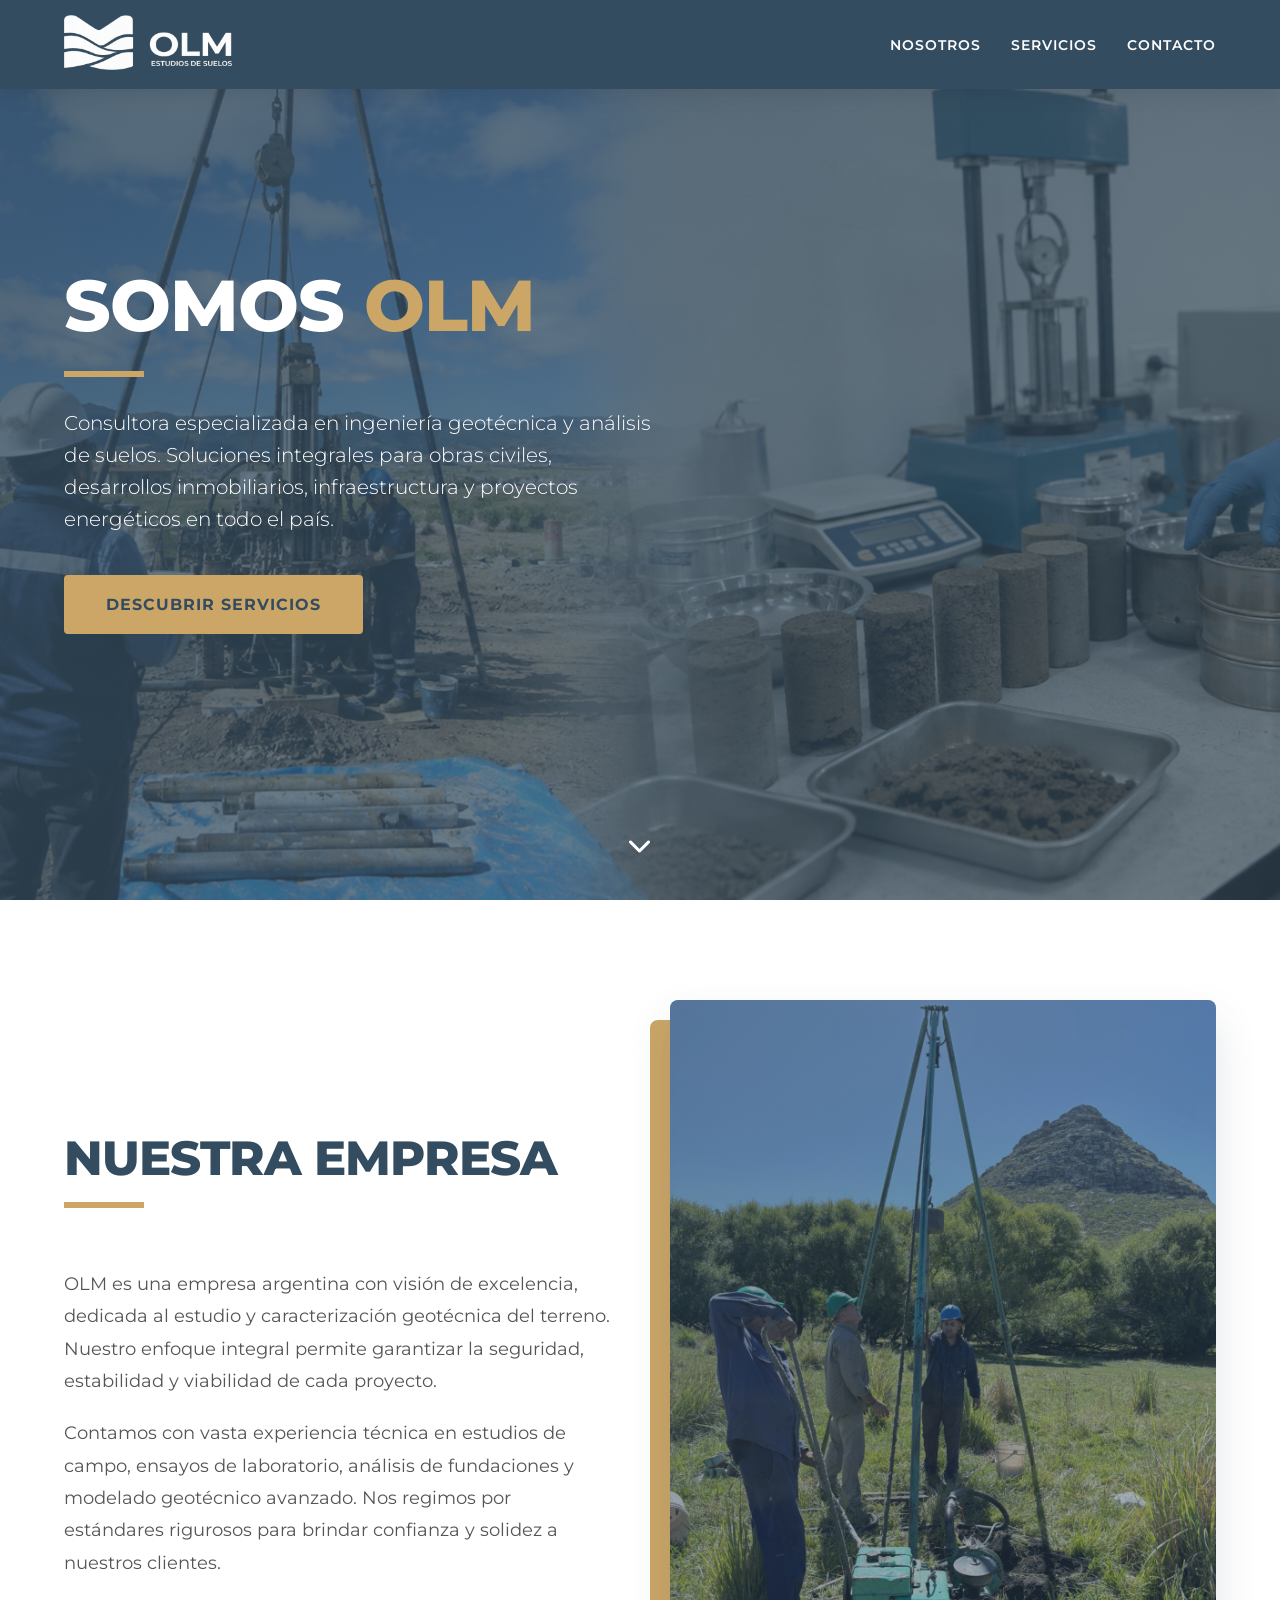
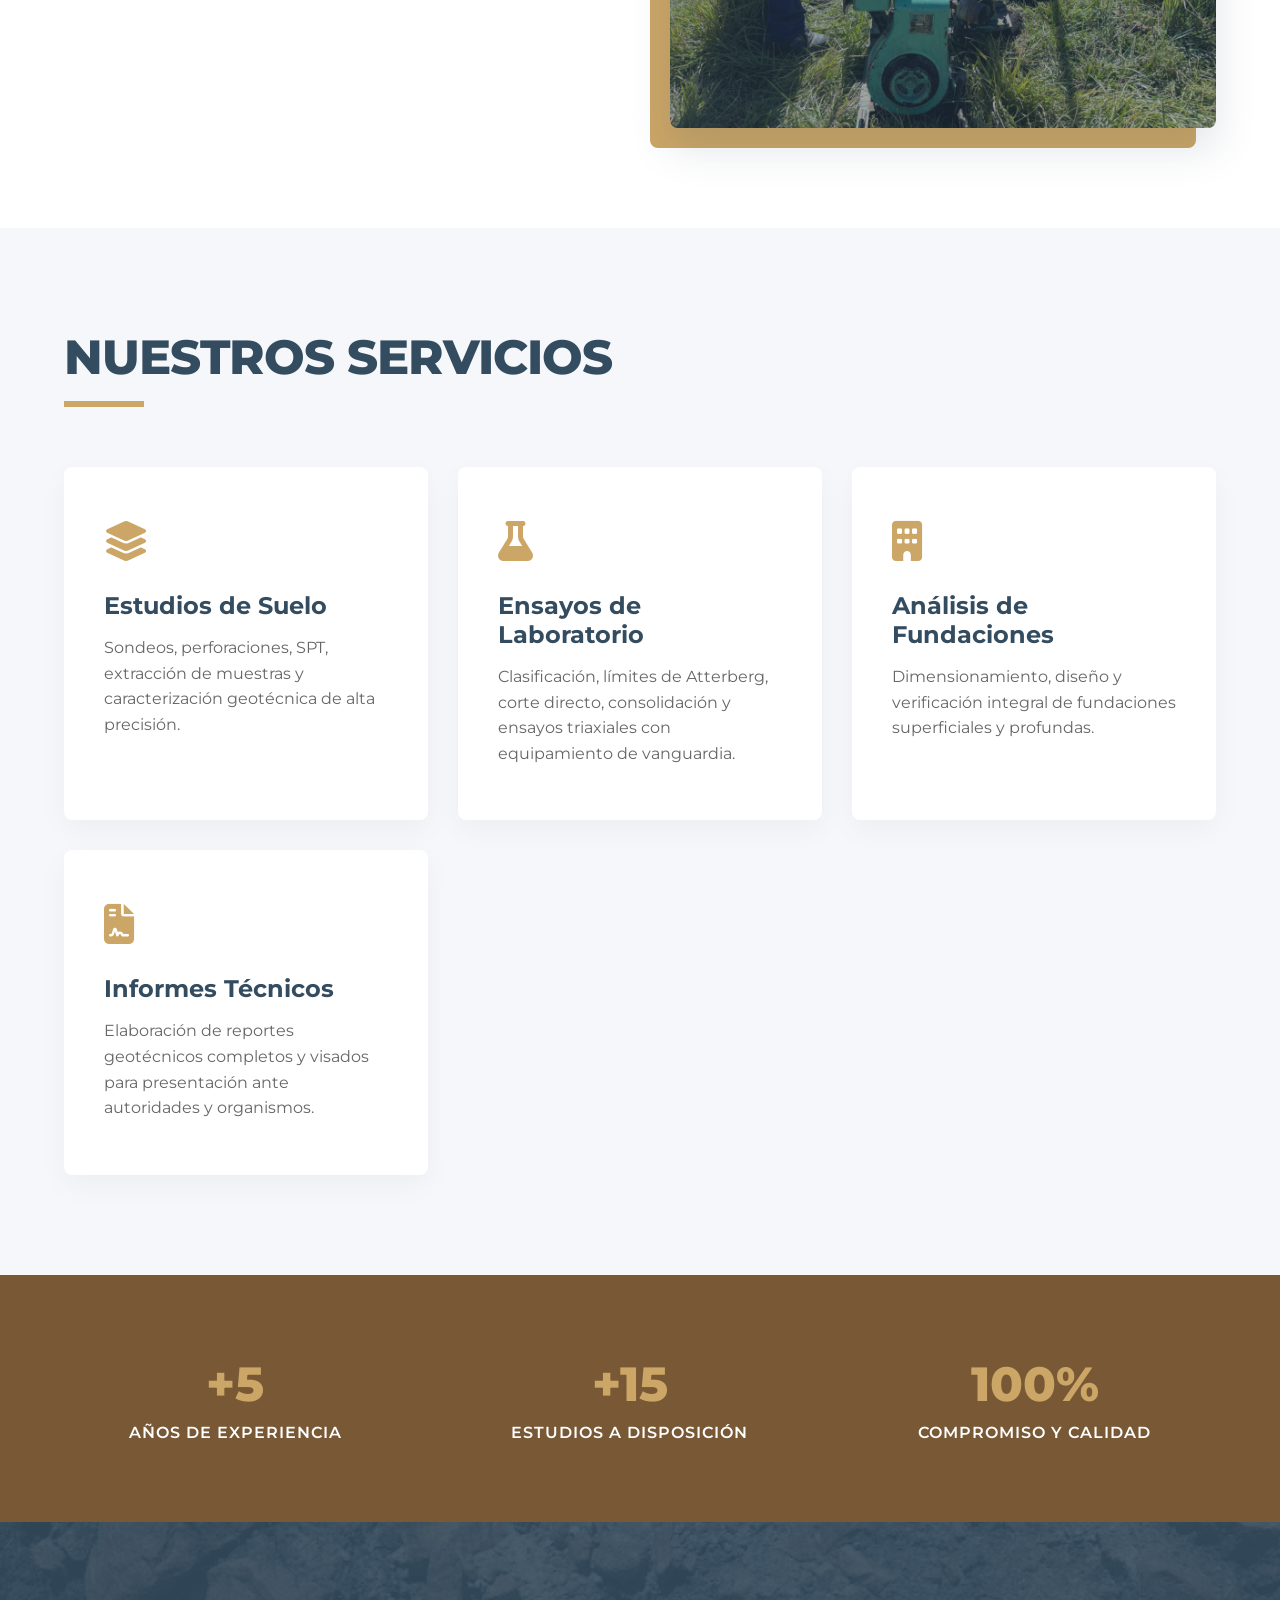
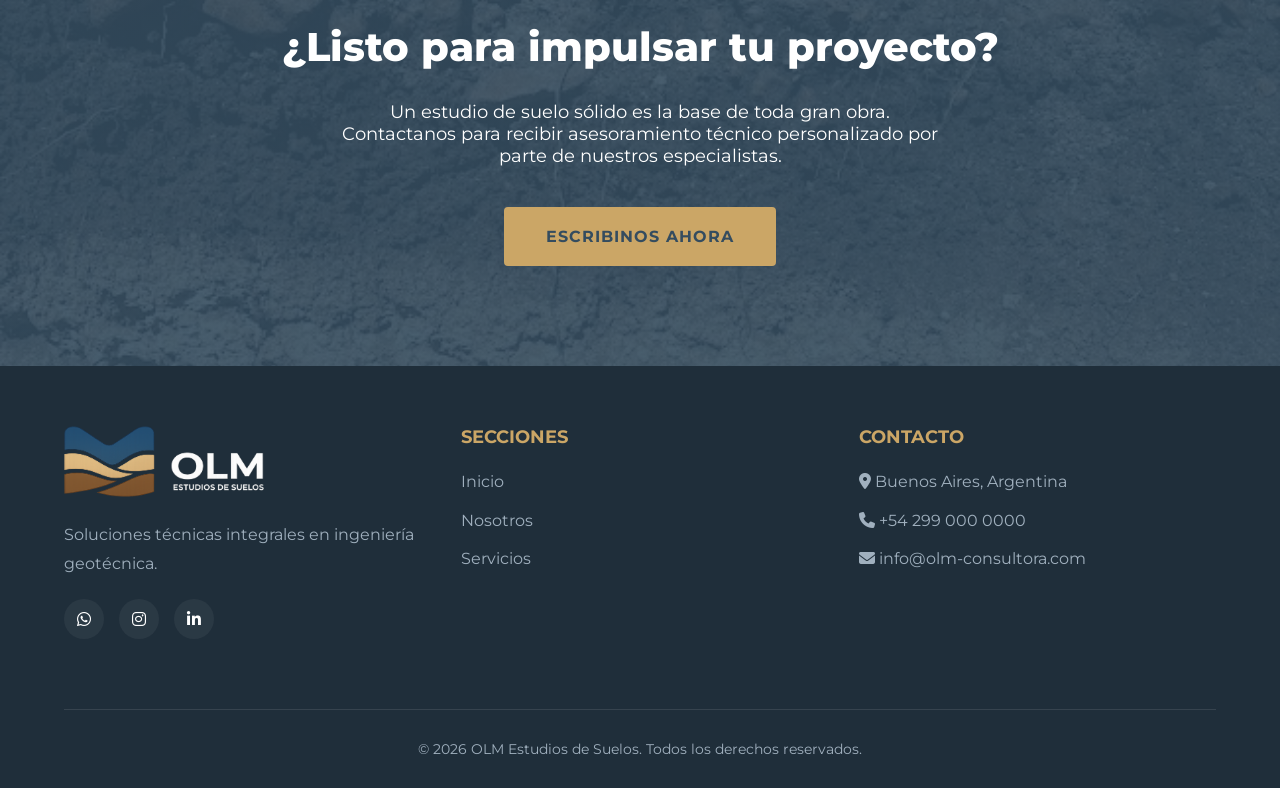
==== index.html @ 590f1103 "cambio de nombre" ====
<!DOCTYPE html>
<html lang="es">
<head>
    <meta charset="UTF-8">
    <title>OLM - Estudios de Suelos</title>
    <link rel="icon" type="image/png" href="assets/ico_isologo.png">
    <meta name="viewport" content="width=device-width, initial-scale=1.0">

    <link href="https://fonts.googleapis.com/css2?family=Montserrat:wght@300;400;600;700;800&display=swap" rel="stylesheet">
    <link rel="stylesheet" href="https://cdnjs.cloudflare.com/ajax/libs/font-awesome/6.4.0/css/all.min.css">

    <style>
        :root {
            --azul-profundo: #344C5F;
            --arena: #CBA666;
            --tierra: #795935;
            --blanco: #FFFFFF;
            --gris-claro: #F5F7FA;
            --transicion: all 0.4s cubic-bezier(0.25, 0.8, 0.25, 1);
        }

        * {
            margin: 0;
            padding: 0;
            box-sizing: border-box;
            font-family: 'Montserrat', sans-serif;
            scroll-behavior: smooth;
        }

        body {
            background-color: var(--blanco);
            color: var(--azul-profundo);
            overflow-x: hidden;
        }

        /* Utilidades de animación */
        .reveal {
            opacity: 0;
            transform: translateY(40px);
            transition: var(--transicion);
        }

        .reveal.active {
            opacity: 1;
            transform: translateY(0);
        }

        /* HEADER */
        header {
            position: fixed;
            width: 100%;
            top: 0;
            left: 0;
            background: var(--azul-profundo);
            padding: 15px 5%;
            display: flex;
            justify-content: space-between;
            align-items: center;
            z-index: 1000;
            box-shadow: 0 4px 20px rgba(0,0,0,0.1);
            transition: var(--transicion);
        }

        header.scrolled {
            padding: 10px 5%;
            background: rgba(52, 76, 95, 0.95);
            backdrop-filter: blur(10px);
        }

        .logo {
            display: flex;
            align-items: center;
        }

        .logo img {
            height: 55px;
            transition: var(--transicion);
        }

        header.scrolled .logo img {
            height: 45px;
        }

        nav {
            display: flex;
            gap: 30px;
        }

        nav a {
            text-decoration: none;
            color: var(--blanco);
            font-weight: 600;
            font-size: 14px;
            text-transform: uppercase;
            letter-spacing: 1px;
            transition: var(--transicion);
            position: relative;
        }

        nav a::after {
            content: '';
            position: absolute;
            width: 0;
            height: 2px;
            background: var(--arena);
            bottom: -5px;
            left: 0;
            transition: var(--transicion);
        }

        nav a:hover::after {
            width: 100%;
        }

        nav a:hover {
            color: var(--arena);
        }

        /* HERO */
        .hero {
            height: 100vh;
            background: linear-gradient(135deg, rgba(52, 76, 95, 0.85) 0%, rgba(52, 76, 95, 0.6) 100%),
                        url('assets/portada.png') center/cover no-repeat;        
            display: flex;
            align-items: center;
            padding: 0 5%;
            color: var(--blanco);
            position: relative;
        }

        .hero-content {
            max-width: 800px;
            z-index: 2;
        }

        .hero h1 {
            font-size: 72px;
            font-weight: 800;
            line-height: 1.1;
            margin-bottom: 25px;
            text-transform: uppercase;
            letter-spacing: -1px;
        }

        .hero h1 span {
            color: var(--arena);
        }

        .hero-bar {
            width: 80px;
            height: 6px;
            background: var(--arena);
            margin-bottom: 30px;
            transition: width 0.5s ease;
        }

        .hero:hover .hero-bar {
            width: 150px;
        }

        .hero p {
            font-size: 20px;
            line-height: 1.6;
            font-weight: 300;
            max-width: 600px;
            margin-bottom: 40px;
        }

        .hero-btn {
            display: inline-block;
            padding: 18px 40px;
            background: var(--arena);
            color: var(--azul-profundo);
            text-decoration: none;
            font-weight: 700;
            text-transform: uppercase;
            letter-spacing: 1px;
            border-radius: 4px;
            transition: var(--transicion);
            border: 2px solid var(--arena);
        }

        .hero-btn:hover {
            background: transparent;
            color: var(--arena);
        }

        .scroll-down {
            position: absolute;
            bottom: 40px;
            left: 50%;
            transform: translateX(-50%);
            color: var(--blanco);
            font-size: 24px;
            animation: bounce 2s infinite;
        }

        @keyframes bounce {
            0%, 20%, 50%, 80%, 100% { transform: translateY(0) translateX(-50%); }
            40% { transform: translateY(-20px) translateX(-50%); }
            60% { transform: translateY(-10px) translateX(-50%); }
        }

        /* GENERAL SECTION */
        section {
            padding: 100px 5%;
        }

        .section-header {
            margin-bottom: 60px;
        }

        .section-title {
            font-size: 48px;
            font-weight: 800;
            color: var(--azul-profundo);
            text-transform: uppercase;
            letter-spacing: -1px;
            margin-bottom: 15px;
        }

        .section-bar {
            width: 80px;
            height: 6px;
            background: var(--arena);
        }

        /* ABOUT */
        .about {
            background-color: var(--blanco);
            display: flex;
            align-items: center;
            justify-content: space-between;
            gap: 60px;
        }

        .about-content {
            flex: 1;
        }

        .about-content p {
            font-size: 18px;
            line-height: 1.8;
            color: #555;
            margin-bottom: 20px;
        }

        .about-image {
            flex: 1;
            position: relative;
        }

        .about-image img {
            display: block;
            width: 100%;
            border-radius: 8px;
            box-shadow: 0 20px 40px rgba(52, 76, 95, 0.15);
        }

        .about-image::before {
            content: '';
            position: absolute;
            width: 100%;
            height: 100%;
            background: var(--arena);
            top: 20px;
            left: -20px;
            z-index: -1;
            border-radius: 8px;
        }

        .about-image::after {
            content: '';
            position: absolute;
            width: 100%;
            height: 100%;
            top: 0;
            left: 0;
            background: linear-gradient(135deg, rgba(52, 76, 95, 0.6) 0%, rgba(52, 76, 95, 0.4) 100%);
            border-radius: 8px;
            pointer-events: none;
        }

        /* SERVICES */
        .services {
            background-color: var(--gris-claro);
        }

        .services-grid {
            display: grid;
            grid-template-columns: repeat(auto-fit, minmax(280px, 1fr));
            gap: 30px;
        }

        .service-card {
            background: var(--blanco);
            padding: 50px 40px;
            border-radius: 8px;
            box-shadow: 0 10px 30px rgba(0,0,0,0.04);
            transition: var(--transicion);
            border-bottom: 4px solid transparent;
            position: relative;
            overflow: hidden;
            z-index: 1;
        }

        .service-card::before {
            content: '';
            position: absolute;
            top: 0;
            left: 0;
            width: 100%;
            height: 0;
            background: var(--azul-profundo);
            z-index: -1;
            transition: var(--transicion);
        }

        .service-card:hover::before {
            height: 100%;
        }

        .service-card:hover {
            transform: translateY(-10px);
            border-bottom-color: var(--arena);
            box-shadow: 0 20px 40px rgba(52, 76, 95, 0.2);
        }

        .service-icon {
            font-size: 40px;
            color: var(--arena);
            margin-bottom: 25px;
            transition: var(--transicion);
        }

        .service-card h3 {
            font-size: 24px;
            margin-bottom: 15px;
            font-weight: 700;
            color: var(--azul-profundo);
            transition: var(--transicion);
        }

        .service-card p {
            color: #666;
            line-height: 1.6;
            transition: var(--transicion);
        }

        .service-card:hover h3,
        .service-card:hover p {
            color: var(--blanco);
        }

        /* METRICS / CTA BAND */
        .metrics {
            background: var(--tierra);
            color: var(--blanco);
            padding: 80px 5%;
            display: flex;
            justify-content: space-around;
            text-align: center;
            flex-wrap: wrap;
            gap: 40px;
        }

        .metric-item h4 {
            font-size: 48px;
            font-weight: 800;
            color: var(--arena);
            margin-bottom: 10px;
        }

        .metric-item p {
            font-size: 16px;
            font-weight: 600;
            text-transform: uppercase;
            letter-spacing: 1px;
        }

        /* CONTACT CTA */
        .contact-cta {
            background: linear-gradient(rgba(52, 76, 95, 0.9), rgba(52, 76, 95, 0.9)), url('assets/perfil_fondo.jpg') center/cover;
            padding: 100px 5%;
            text-align: center;
            color: var(--blanco);
        }

        .contact-cta h2 {
            font-size: 40px;
            font-weight: 800;
            margin-bottom: 30px;
        }

        .contact-cta p {
            font-size: 18px;
            margin-bottom: 40px;
            max-width: 600px;
            margin-left: auto;
            margin-right: auto;
        }

        /* FOOTER */
        footer {
            background: #1F2E3A; /* Más oscuro que el azul profundo */
            color: var(--blanco);
            padding: 60px 5% 30px;
        }

        .footer-grid {
            display: grid;
            grid-template-columns: repeat(auto-fit, minmax(250px, 1fr));
            gap: 40px;
            margin-bottom: 60px;
        }

        .footer-logo img {
            width: 200px;
            margin-bottom: 20px;
        }

        .footer-col h4 {
            font-size: 18px;
            font-weight: 700;
            margin-bottom: 20px;
            color: var(--arena);
            text-transform: uppercase;
        }

        .footer-col p, .footer-col a {
            color: #A0B0BE;
            text-decoration: none;
            line-height: 1.8;
            display: block;
            margin-bottom: 10px;
            transition: var(--transicion);
        }

        .footer-col a:hover {
            color: var(--arena);
            transform: translateX(5px);
        }

        .footer-social {
            display: flex;
            gap: 15px;
            margin-top: 20px;
        }

        .footer-social a {
            display: inline-flex;
            align-items: center;
            justify-content: center;
            width: 40px;
            height: 40px;
            background: rgba(255,255,255,0.05);
            border-radius: 50%;
            color: var(--blanco);
        }

        .footer-social a:hover {
            background: var(--arena);
            transform: translateY(-3px);
            color: var(--azul-profundo);
        }

        .footer-bottom {
            text-align: center;
            padding-top: 30px;
            border-top: 1px solid rgba(255,255,255,0.1);
            color: #A0B0BE;
            font-size: 14px;
        }

        /* RESPONSIVE */
        @media (max-width: 992px) {
            .hero h1 { font-size: 56px; }
            .about { flex-direction: column; }
            .about-image { margin-top: 40px; width: 100%; max-width: 600px; }
        }

        @media (max-width: 768px) {
            header { padding: 15px 5%; flex-direction: column; gap: 15px; }
            nav { gap: 15px; flex-wrap: wrap; justify-content: center; }
            .hero h1 { font-size: 42px; }
            .section-title { font-size: 36px; }
            .hero { text-align: center; }
            .hero-bar { margin: 0 auto 30px; }
            .scroll-down { display: none; }
        }
    </style>
</head>
<body>

<header id="header">
    <div class="logo">
        <a href="#">
            <img src="assets/olm_blanco_transparente_2.png" alt="OLM Estudios de Suelos">
        </a>
    </div>
    <nav>
        <a href="#nosotros">Nosotros</a>
        <a href="#servicios">Servicios</a>
        <a href="#contacto">Contacto</a>
    </nav>
</header>

<section class="hero" id="inicio">
    <div class="hero-content reveal">
        <h1>SOMOS <span>OLM</span></h1>
        <div class="hero-bar"></div>
        <p>
            Consultora especializada en ingeniería geotécnica y análisis de suelos. 
            Soluciones integrales para obras civiles, desarrollos inmobiliarios, infraestructura 
            y proyectos energéticos en todo el país.
        </p>
        <a href="#servicios" class="hero-btn">Descubrir Servicios</a>
    </div>
    <a href="#nosotros" class="scroll-down"><i class="fa-solid fa-chevron-down"></i></a>
</section>

<section id="nosotros" class="about">
    <div class="about-content reveal">
        <div class="section-header">
            <h2 class="section-title">Nuestra Empresa</h2>
            <div class="section-bar"></div>
        </div>
        <p>
            OLM es una empresa argentina con visión de excelencia, dedicada al estudio y caracterización geotécnica del terreno. 
            Nuestro enfoque integral permite garantizar la seguridad, estabilidad y viabilidad de cada proyecto.
        </p>
        <p>
            Contamos con vasta experiencia técnica en estudios de campo, ensayos de laboratorio, 
            análisis de fundaciones y modelado geotécnico avanzado. Nos regimos por estándares rigurosos 
            para brindar confianza y solidez a nuestros clientes.
        </p>
    </div>
    <div class="about-image reveal">
        <img src="assets/foto_spt.jpeg" alt="Estudios geotécnicos OLM">
    </div>
</section>

<section id="servicios" class="services">
    <div class="section-header reveal">
        <h2 class="section-title">Nuestros Servicios</h2>
        <div class="section-bar"></div>
    </div>

    <div class="services-grid">
        <div class="service-card reveal">
            <div class="service-icon"><i class="fa-solid fa-layer-group"></i></div>
            <h3>Estudios de Suelo</h3>
            <p>Sondeos, perforaciones, SPT, extracción de muestras y caracterización geotécnica de alta precisión.</p>
        </div>

        <div class="service-card reveal">
            <div class="service-icon"><i class="fa-solid fa-flask"></i></div>
            <h3>Ensayos de Laboratorio</h3>
            <p>Clasificación, límites de Atterberg, corte directo, consolidación y ensayos triaxiales con equipamiento de vanguardia.</p>
        </div>

        <div class="service-card reveal">
            <div class="service-icon"><i class="fa-solid fa-building"></i></div>
            <h3>Análisis de Fundaciones</h3>
            <p>Dimensionamiento, diseño y verificación integral de fundaciones superficiales y profundas.</p>
        </div>

        <div class="service-card reveal">
            <div class="service-icon"><i class="fa-solid fa-file-contract"></i></div>
            <h3>Informes Técnicos</h3>
            <p>Elaboración de reportes geotécnicos completos y visados para presentación ante autoridades y organismos.</p>
        </div>
    </div>
</section>

<section class="metrics">
    <div class="metric-item reveal">
        <h4>+5</h4>
        <p>Años de Experiencia</p>
    </div>
    <div class="metric-item reveal">
        <h4>+15</h4>
        <p>Estudios a disposición</p>
    </div>
    <div class="metric-item reveal">
        <h4>100%</h4>
        <p>Compromiso y Calidad</p>
    </div>
</section>

<section id="contacto" class="contact-cta">
    <div class="reveal">
        <h2>¿Listo para impulsar tu proyecto?</h2>
        <p>Un estudio de suelo sólido es la base de toda gran obra. Contactanos para recibir asesoramiento técnico personalizado por parte de nuestros especialistas.</p>
        <a href="mailto:info@olm-consultora.com" class="hero-btn">Escribinos Ahora</a>
    </div>
</section>

<footer>
    <div class="footer-grid">
        <div class="footer-col footer-logo">
            <img src="assets/logo_olm_transparente_letras_blancas.png" alt="OLM">
            <p>Soluciones técnicas integrales en ingeniería geotécnica.</p>
            <div class="footer-social">
                <a href="#"><i class="fa-brands fa-whatsapp"></i></a>
                <a href="#"><i class="fa-brands fa-instagram"></i></a>
                <a href="#"><i class="fa-brands fa-linkedin-in"></i></a>
            </div>
        </div>
        <div class="footer-col">
            <h4>Secciones</h4>
            <a href="#inicio">Inicio</a>
            <a href="#nosotros">Nosotros</a>
            <a href="#servicios">Servicios</a>
        </div>
        <div class="footer-col">
            <h4>Contacto</h4>
            <p><i class="fa-solid fa-location-dot"></i> Buenos Aires, Argentina</p>
            <p><i class="fa-solid fa-phone"></i> +54 299 000 0000</p>
            <a href="mailto:info@olm-consultora.com"><i class="fa-solid fa-envelope"></i> info@olm-consultora.com</a>
        </div>
    </div>
    <div class="footer-bottom">
        <p>© 2026 OLM Estudios de Suelos. Todos los derechos reservados.</p>
    </div>
</footer>

<script>
    // Header Sticky Effect
    const header = document.getElementById('header');
    window.addEventListener('scroll', () => {
        if (window.scrollY > 50) {
            header.classList.add('scrolled');
        } else {
            header.classList.remove('scrolled');
        }
    });

    // Reveal on Scroll
    const reveals = document.querySelectorAll('.reveal');
    const revealOptions = {
        threshold: 0.15,
        rootMargin: "0px 0px -50px 0px"
    };

    const revealOnScroll = new IntersectionObserver(function(entries, observer) {
        entries.forEach(entry => {
            if (!entry.isIntersecting) {
                return;
            } else {
                entry.target.classList.add('active');
                observer.unobserve(entry.target);
            }
        });
    }, revealOptions);

    reveals.forEach(reveal => {
        revealOnScroll.observe(reveal);
    });
</script>

</body>
</html>
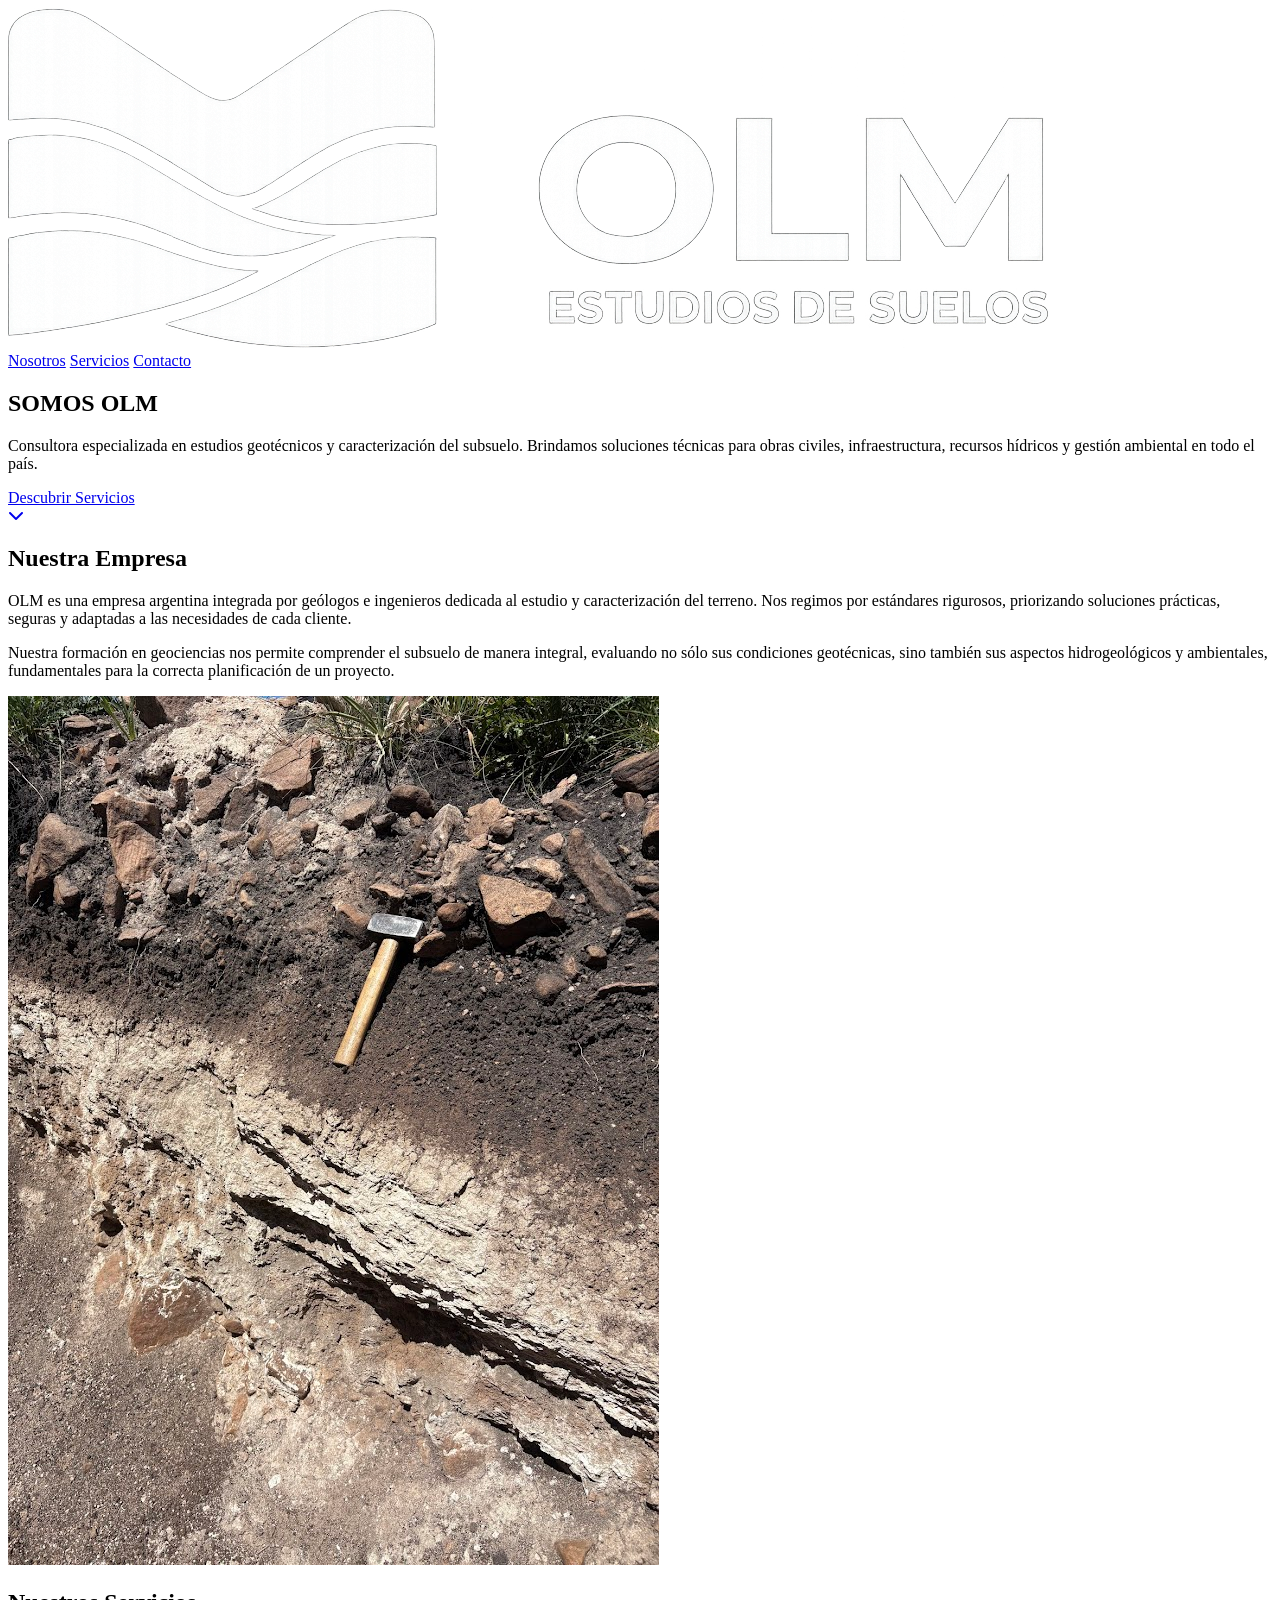
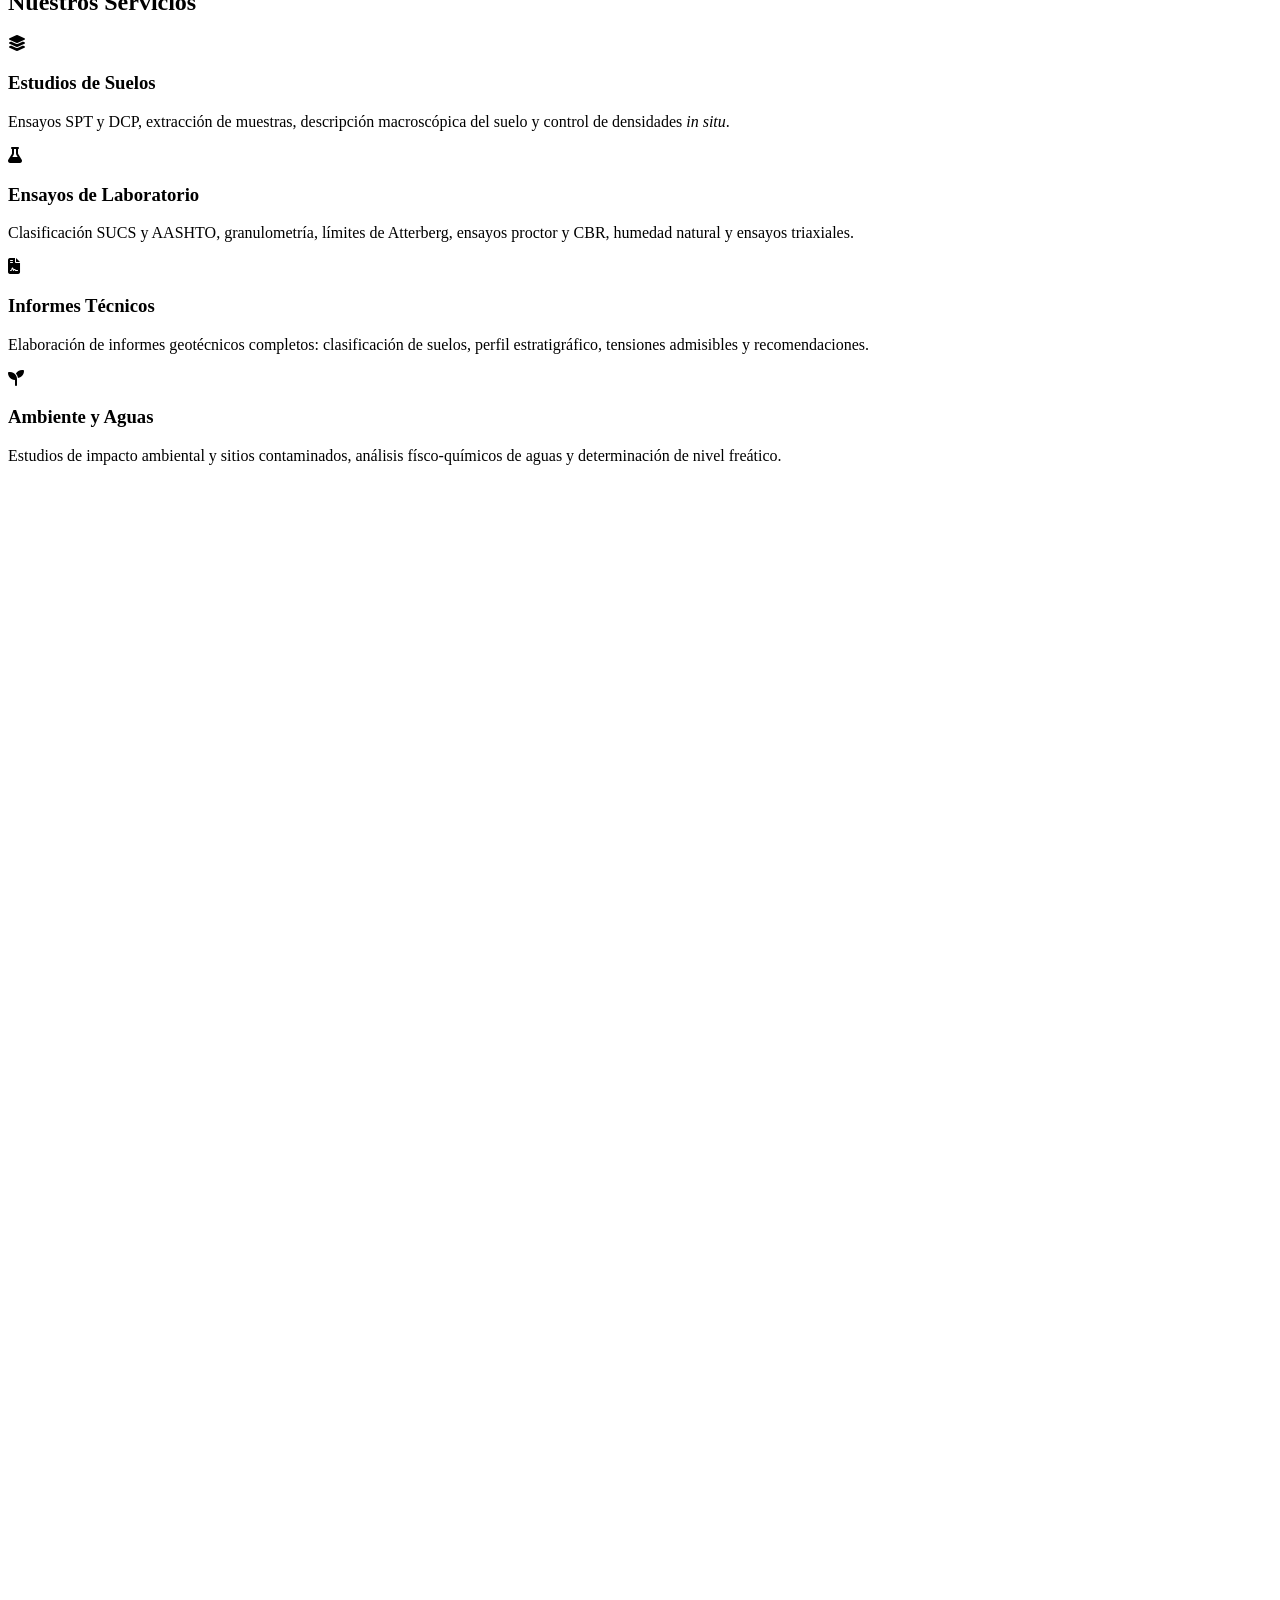
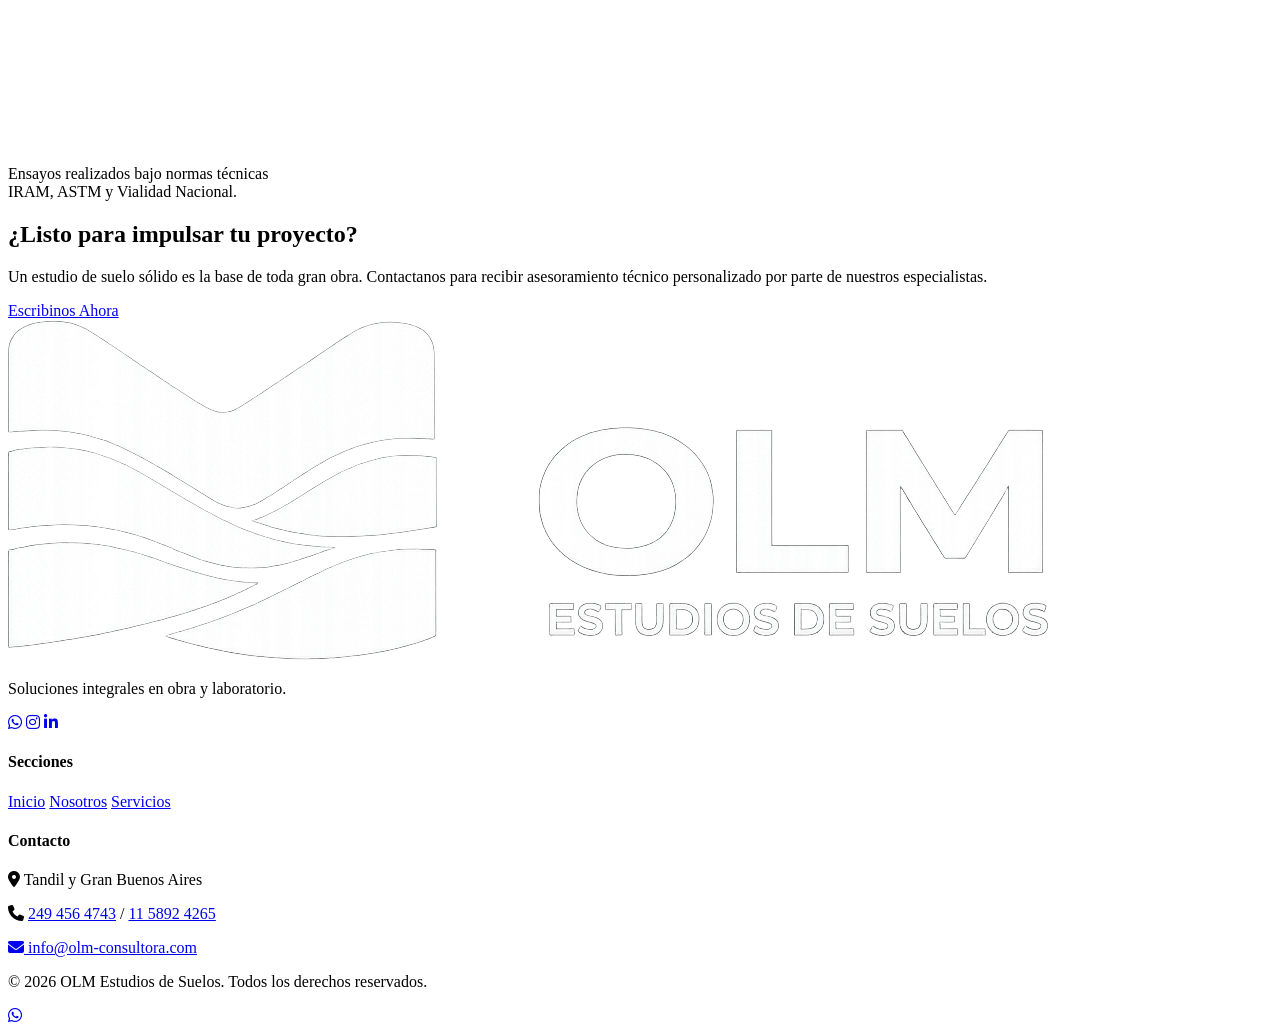
==== commit fc137441: "Add files via upload" ====
--- a/index.html
+++ b/index.html
@@ -9,493 +9,14 @@
     <link href="https://fonts.googleapis.com/css2?family=Montserrat:wght@300;400;600;700;800&display=swap" rel="stylesheet">
     <link rel="stylesheet" href="https://cdnjs.cloudflare.com/ajax/libs/font-awesome/6.4.0/css/all.min.css">
 
-    <style>
-        :root {
-            --azul-profundo: #344C5F;
-            --arena: #CBA666;
-            --tierra: #795935;
-            --blanco: #FFFFFF;
-            --gris-claro: #F5F7FA;
-            --transicion: all 0.4s cubic-bezier(0.25, 0.8, 0.25, 1);
-        }
-
-        * {
-            margin: 0;
-            padding: 0;
-            box-sizing: border-box;
-            font-family: 'Montserrat', sans-serif;
-            scroll-behavior: smooth;
-        }
-
-        body {
-            background-color: var(--blanco);
-            color: var(--azul-profundo);
-            overflow-x: hidden;
-        }
-
-        /* Utilidades de animación */
-        .reveal {
-            opacity: 0;
-            transform: translateY(40px);
-            transition: var(--transicion);
-        }
-
-        .reveal.active {
-            opacity: 1;
-            transform: translateY(0);
-        }
-
-        /* HEADER */
-        header {
-            position: fixed;
-            width: 100%;
-            top: 0;
-            left: 0;
-            background: var(--azul-profundo);
-            padding: 15px 5%;
-            display: flex;
-            justify-content: space-between;
-            align-items: center;
-            z-index: 1000;
-            box-shadow: 0 4px 20px rgba(0,0,0,0.1);
-            transition: var(--transicion);
-        }
-
-        header.scrolled {
-            padding: 10px 5%;
-            background: rgba(52, 76, 95, 0.95);
-            backdrop-filter: blur(10px);
-        }
-
-        .logo {
-            display: flex;
-            align-items: center;
-        }
-
-        .logo img {
-            height: 55px;
-            transition: var(--transicion);
-        }
-
-        header.scrolled .logo img {
-            height: 45px;
-        }
-
-        nav {
-            display: flex;
-            gap: 30px;
-        }
-
-        nav a {
-            text-decoration: none;
-            color: var(--blanco);
-            font-weight: 600;
-            font-size: 14px;
-            text-transform: uppercase;
-            letter-spacing: 1px;
-            transition: var(--transicion);
-            position: relative;
-        }
-
-        nav a::after {
-            content: '';
-            position: absolute;
-            width: 0;
-            height: 2px;
-            background: var(--arena);
-            bottom: -5px;
-            left: 0;
-            transition: var(--transicion);
-        }
-
-        nav a:hover::after {
-            width: 100%;
-        }
-
-        nav a:hover {
-            color: var(--arena);
-        }
-
-        /* HERO */
-        .hero {
-            height: 100vh;
-            background: linear-gradient(135deg, rgba(52, 76, 95, 0.85) 0%, rgba(52, 76, 95, 0.6) 100%),
-                        url('assets/portada.png') center/cover no-repeat;        
-            display: flex;
-            align-items: center;
-            padding: 0 5%;
-            color: var(--blanco);
-            position: relative;
-        }
-
-        .hero-content {
-            max-width: 800px;
-            z-index: 2;
-        }
-
-        .hero h1 {
-            font-size: 72px;
-            font-weight: 800;
-            line-height: 1.1;
-            margin-bottom: 25px;
-            text-transform: uppercase;
-            letter-spacing: -1px;
-        }
-
-        .hero h1 span {
-            color: var(--arena);
-        }
-
-        .hero-bar {
-            width: 80px;
-            height: 6px;
-            background: var(--arena);
-            margin-bottom: 30px;
-            transition: width 0.5s ease;
-        }
-
-        .hero:hover .hero-bar {
-            width: 150px;
-        }
-
-        .hero p {
-            font-size: 20px;
-            line-height: 1.6;
-            font-weight: 300;
-            max-width: 600px;
-            margin-bottom: 40px;
-        }
-
-        .hero-btn {
-            display: inline-block;
-            padding: 18px 40px;
-            background: var(--arena);
-            color: var(--azul-profundo);
-            text-decoration: none;
-            font-weight: 700;
-            text-transform: uppercase;
-            letter-spacing: 1px;
-            border-radius: 4px;
-            transition: var(--transicion);
-            border: 2px solid var(--arena);
-        }
-
-        .hero-btn:hover {
-            background: transparent;
-            color: var(--arena);
-        }
-
-        .scroll-down {
-            position: absolute;
-            bottom: 40px;
-            left: 50%;
-            transform: translateX(-50%);
-            color: var(--blanco);
-            font-size: 24px;
-            animation: bounce 2s infinite;
-        }
-
-        @keyframes bounce {
-            0%, 20%, 50%, 80%, 100% { transform: translateY(0) translateX(-50%); }
-            40% { transform: translateY(-20px) translateX(-50%); }
-            60% { transform: translateY(-10px) translateX(-50%); }
-        }
-
-        /* GENERAL SECTION */
-        section {
-            padding: 100px 5%;
-        }
-
-        .section-header {
-            margin-bottom: 60px;
-        }
-
-        .section-title {
-            font-size: 48px;
-            font-weight: 800;
-            color: var(--azul-profundo);
-            text-transform: uppercase;
-            letter-spacing: -1px;
-            margin-bottom: 15px;
-        }
-
-        .section-bar {
-            width: 80px;
-            height: 6px;
-            background: var(--arena);
-        }
-
-        /* ABOUT */
-        .about {
-            background-color: var(--blanco);
-            display: flex;
-            align-items: center;
-            justify-content: space-between;
-            gap: 60px;
-        }
-
-        .about-content {
-            flex: 1;
-        }
-
-        .about-content p {
-            font-size: 18px;
-            line-height: 1.8;
-            color: #555;
-            margin-bottom: 20px;
-        }
-
-        .about-image {
-            flex: 1;
-            position: relative;
-        }
-
-        .about-image img {
-            display: block;
-            width: 100%;
-            border-radius: 8px;
-            box-shadow: 0 20px 40px rgba(52, 76, 95, 0.15);
-        }
-
-        .about-image::before {
-            content: '';
-            position: absolute;
-            width: 100%;
-            height: 100%;
-            background: var(--arena);
-            top: 20px;
-            left: -20px;
-            z-index: -1;
-            border-radius: 8px;
-        }
-
-        .about-image::after {
-            content: '';
-            position: absolute;
-            width: 100%;
-            height: 100%;
-            top: 0;
-            left: 0;
-            background: linear-gradient(135deg, rgba(52, 76, 95, 0.6) 0%, rgba(52, 76, 95, 0.4) 100%);
-            border-radius: 8px;
-            pointer-events: none;
-        }
-
-        /* SERVICES */
-        .services {
-            background-color: var(--gris-claro);
-        }
-
-        .services-grid {
-            display: grid;
-            grid-template-columns: repeat(auto-fit, minmax(280px, 1fr));
-            gap: 30px;
-        }
-
-        .service-card {
-            background: var(--blanco);
-            padding: 50px 40px;
-            border-radius: 8px;
-            box-shadow: 0 10px 30px rgba(0,0,0,0.04);
-            transition: var(--transicion);
-            border-bottom: 4px solid transparent;
-            position: relative;
-            overflow: hidden;
-            z-index: 1;
-        }
-
-        .service-card::before {
-            content: '';
-            position: absolute;
-            top: 0;
-            left: 0;
-            width: 100%;
-            height: 0;
-            background: var(--azul-profundo);
-            z-index: -1;
-            transition: var(--transicion);
-        }
-
-        .service-card:hover::before {
-            height: 100%;
-        }
-
-        .service-card:hover {
-            transform: translateY(-10px);
-            border-bottom-color: var(--arena);
-            box-shadow: 0 20px 40px rgba(52, 76, 95, 0.2);
-        }
-
-        .service-icon {
-            font-size: 40px;
-            color: var(--arena);
-            margin-bottom: 25px;
-            transition: var(--transicion);
-        }
-
-        .service-card h3 {
-            font-size: 24px;
-            margin-bottom: 15px;
-            font-weight: 700;
-            color: var(--azul-profundo);
-            transition: var(--transicion);
-        }
-
-        .service-card p {
-            color: #666;
-            line-height: 1.6;
-            transition: var(--transicion);
-        }
-
-        .service-card:hover h3,
-        .service-card:hover p {
-            color: var(--blanco);
-        }
-
-        /* METRICS / CTA BAND */
-        .metrics {
-            background: var(--tierra);
-            color: var(--blanco);
-            padding: 80px 5%;
-            display: flex;
-            justify-content: space-around;
-            text-align: center;
-            flex-wrap: wrap;
-            gap: 40px;
-        }
-
-        .metric-item h4 {
-            font-size: 48px;
-            font-weight: 800;
-            color: var(--arena);
-            margin-bottom: 10px;
-        }
-
-        .metric-item p {
-            font-size: 16px;
-            font-weight: 600;
-            text-transform: uppercase;
-            letter-spacing: 1px;
-        }
-
-        /* CONTACT CTA */
-        .contact-cta {
-            background: linear-gradient(rgba(52, 76, 95, 0.9), rgba(52, 76, 95, 0.9)), url('assets/perfil_fondo.jpg') center/cover;
-            padding: 100px 5%;
-            text-align: center;
-            color: var(--blanco);
-        }
-
-        .contact-cta h2 {
-            font-size: 40px;
-            font-weight: 800;
-            margin-bottom: 30px;
-        }
-
-        .contact-cta p {
-            font-size: 18px;
-            margin-bottom: 40px;
-            max-width: 600px;
-            margin-left: auto;
-            margin-right: auto;
-        }
-
-        /* FOOTER */
-        footer {
-            background: #1F2E3A; /* Más oscuro que el azul profundo */
-            color: var(--blanco);
-            padding: 60px 5% 30px;
-        }
-
-        .footer-grid {
-            display: grid;
-            grid-template-columns: repeat(auto-fit, minmax(250px, 1fr));
-            gap: 40px;
-            margin-bottom: 60px;
-        }
-
-        .footer-logo img {
-            width: 200px;
-            margin-bottom: 20px;
-        }
-
-        .footer-col h4 {
-            font-size: 18px;
-            font-weight: 700;
-            margin-bottom: 20px;
-            color: var(--arena);
-            text-transform: uppercase;
-        }
-
-        .footer-col p, .footer-col a {
-            color: #A0B0BE;
-            text-decoration: none;
-            line-height: 1.8;
-            display: block;
-            margin-bottom: 10px;
-            transition: var(--transicion);
-        }
-
-        .footer-col a:hover {
-            color: var(--arena);
-            transform: translateX(5px);
-        }
-
-        .footer-social {
-            display: flex;
-            gap: 15px;
-            margin-top: 20px;
-        }
-
-        .footer-social a {
-            display: inline-flex;
-            align-items: center;
-            justify-content: center;
-            width: 40px;
-            height: 40px;
-            background: rgba(255,255,255,0.05);
-            border-radius: 50%;
-            color: var(--blanco);
-        }
-
-        .footer-social a:hover {
-            background: var(--arena);
-            transform: translateY(-3px);
-            color: var(--azul-profundo);
-        }
-
-        .footer-bottom {
-            text-align: center;
-            padding-top: 30px;
-            border-top: 1px solid rgba(255,255,255,0.1);
-            color: #A0B0BE;
-            font-size: 14px;
-        }
-
-        /* RESPONSIVE */
-        @media (max-width: 992px) {
-            .hero h1 { font-size: 56px; }
-            .about { flex-direction: column; }
-            .about-image { margin-top: 40px; width: 100%; max-width: 600px; }
-        }
-
-        @media (max-width: 768px) {
-            header { padding: 15px 5%; flex-direction: column; gap: 15px; }
-            nav { gap: 15px; flex-wrap: wrap; justify-content: center; }
-            .hero h1 { font-size: 42px; }
-            .section-title { font-size: 36px; }
-            .hero { text-align: center; }
-            .hero-bar { margin: 0 auto 30px; }
-            .scroll-down { display: none; }
-        }
-    </style>
+    <link rel="stylesheet" href="styles.css">
 </head>
 <body>
 
 <header id="header">
     <div class="logo">
         <a href="#">
-            <img src="assets/olm_blanco_transparente_2.png" alt="OLM Estudios de Suelos">
+            <img src="assets/logo_olm_blanco.png" alt="OLM Estudios de Suelos">
         </a>
     </div>
     <nav>
@@ -510,9 +31,9 @@
         <h1>SOMOS <span>OLM</span></h1>
         <div class="hero-bar"></div>
         <p>
-            Consultora especializada en ingeniería geotécnica y análisis de suelos. 
-            Soluciones integrales para obras civiles, desarrollos inmobiliarios, infraestructura 
-            y proyectos energéticos en todo el país.
+            Consultora especializada en estudios geotécnicos y caracterización del subsuelo. 
+            Brindamos soluciones técnicas para obras civiles, infraestructura, recursos hídricos
+            y gestión ambiental en todo el país.
         </p>
         <a href="#servicios" class="hero-btn">Descubrir Servicios</a>
     </div>
@@ -526,17 +47,17 @@
             <div class="section-bar"></div>
         </div>
         <p>
-            OLM es una empresa argentina con visión de excelencia, dedicada al estudio y caracterización geotécnica del terreno. 
-            Nuestro enfoque integral permite garantizar la seguridad, estabilidad y viabilidad de cada proyecto.
+            OLM es una empresa argentina integrada por geólogos e ingenieros dedicada al estudio y caracterización del terreno. 
+            Nos regimos por estándares rigurosos, priorizando soluciones prácticas, seguras y adaptadas a las necesidades de cada cliente.
         </p>
         <p>
-            Contamos con vasta experiencia técnica en estudios de campo, ensayos de laboratorio, 
-            análisis de fundaciones y modelado geotécnico avanzado. Nos regimos por estándares rigurosos 
-            para brindar confianza y solidez a nuestros clientes.
+            Nuestra formación en geociencias nos permite comprender el subsuelo de manera integral, evaluando no sólo
+            sus condiciones geotécnicas, sino también sus aspectos hidrogeológicos y ambientales, fundamentales para 
+            la correcta planificación de un proyecto.
         </p>
     </div>
     <div class="about-image reveal">
-        <img src="assets/foto_spt.jpeg" alt="Estudios geotécnicos OLM">
+        <img src="assets/geo_martillo.jpg" alt="Estudios geotécnicos OLM">
     </div>
 </section>
 
@@ -547,44 +68,46 @@
     </div>
 
     <div class="services-grid">
-        <div class="service-card reveal">
-            <div class="service-icon"><i class="fa-solid fa-layer-group"></i></div>
-            <h3>Estudios de Suelo</h3>
-            <p>Sondeos, perforaciones, SPT, extracción de muestras y caracterización geotécnica de alta precisión.</p>
+        <div class="service-card-wrapper reveal">
+            <div class="service-card">
+                <div class="service-icon"><i class="fa-solid fa-layer-group"></i></div>
+                <h3>Estudios de Suelos</h3>
+                <p>Ensayos SPT y DCP, extracción de muestras, descripción macroscópica del suelo y control de densidades <i>in situ</i>.</p>
+            </div>
         </div>
 
-        <div class="service-card reveal">
-            <div class="service-icon"><i class="fa-solid fa-flask"></i></div>
-            <h3>Ensayos de Laboratorio</h3>
-            <p>Clasificación, límites de Atterberg, corte directo, consolidación y ensayos triaxiales con equipamiento de vanguardia.</p>
+        <div class="service-card-wrapper reveal">
+            <div class="service-card">
+                <div class="service-icon"><i class="fa-solid fa-flask"></i></div>
+                <h3>Ensayos de Laboratorio</h3>
+                <p>Clasificación SUCS y AASHTO, granulometría, límites de Atterberg, ensayos proctor y CBR, humedad natural y ensayos triaxiales.</p>
+            </div>
         </div>
 
-        <div class="service-card reveal">
-            <div class="service-icon"><i class="fa-solid fa-building"></i></div>
-            <h3>Análisis de Fundaciones</h3>
-            <p>Dimensionamiento, diseño y verificación integral de fundaciones superficiales y profundas.</p>
+        <div class="service-card-wrapper reveal">
+            <div class="service-card">
+                <div class="service-icon"><i class="fa-solid fa-file-contract"></i></div>
+                <h3>Informes Técnicos</h3>
+                <p>Elaboración de informes geotécnicos completos: clasificación de suelos, perfil estratigráfico, tensiones admisibles y recomendaciones.</p>
+            </div>
         </div>
 
-        <div class="service-card reveal">
-            <div class="service-icon"><i class="fa-solid fa-file-contract"></i></div>
-            <h3>Informes Técnicos</h3>
-            <p>Elaboración de reportes geotécnicos completos y visados para presentación ante autoridades y organismos.</p>
+        <div class="service-card-wrapper reveal">
+            <div class="service-card">
+                <div class="service-icon"><i class="fa-solid fa-seedling"></i></div>
+                <h3>Ambiente y Aguas</h3>
+                <p>Estudios de impacto ambiental y sitios contaminados, análisis físco-químicos de aguas y determinación de nivel freático.</p>
+            </div>
         </div>
     </div>
 </section>
 
-<section class="metrics">
-    <div class="metric-item reveal">
-        <h4>+5</h4>
-        <p>Años de Experiencia</p>
-    </div>
-    <div class="metric-item reveal">
-        <h4>+15</h4>
-        <p>Estudios a disposición</p>
-    </div>
-    <div class="metric-item reveal">
-        <h4>100%</h4>
-        <p>Compromiso y Calidad</p>
+<section class="standards">
+    <div class="standards-container reveal">
+        <img src="assets/shield-check.svg" class="standards-icon" alt="Escudo de Seguridad">
+        <p class="standards-text">
+            Ensayos realizados bajo normas técnicas<br>IRAM, ASTM y Vialidad Nacional.
+        </p>
     </div>
 </section>
 
@@ -599,12 +122,12 @@
 <footer>
     <div class="footer-grid">
         <div class="footer-col footer-logo">
-            <img src="assets/logo_olm_transparente_letras_blancas.png" alt="OLM">
-            <p>Soluciones técnicas integrales en ingeniería geotécnica.</p>
+            <img src="assets/logo_olm_blanco.png" alt="OLM">
+            <p>Soluciones integrales en obra y laboratorio.</p>
             <div class="footer-social">
-                <a href="#"><i class="fa-brands fa-whatsapp"></i></a>
-                <a href="#"><i class="fa-brands fa-instagram"></i></a>
-                <a href="#"><i class="fa-brands fa-linkedin-in"></i></a>
+                <a href="https://wa.link/6kxc77" target="_blank"><i class="fa-brands fa-whatsapp"></i></a>
+                <a href="https://www.instagram.com/olm.consultora/" target="_blank"><i class="fa-brands fa-instagram"></i></a>
+                <a href="javascript:void(0);"><i class="fa-brands fa-linkedin-in"></i></a>
             </div>
         </div>
         <div class="footer-col">
@@ -615,8 +138,8 @@
         </div>
         <div class="footer-col">
             <h4>Contacto</h4>
-            <p><i class="fa-solid fa-location-dot"></i> Buenos Aires, Argentina</p>
-            <p><i class="fa-solid fa-phone"></i> +54 299 000 0000</p>
+            <p><i class="fa-solid fa-location-dot"></i> Tandil y Gran Buenos Aires</p>
+            <p><i class="fa-solid fa-phone"></i> <a href="tel:+542494564743" class="phone-link">249 456 4743</a> / <a href="tel:+541158924265" class="phone-link">11 5892 4265</a></p>
             <a href="mailto:info@olm-consultora.com"><i class="fa-solid fa-envelope"></i> info@olm-consultora.com</a>
         </div>
     </div>
@@ -624,6 +147,10 @@
         <p>© 2026 OLM Estudios de Suelos. Todos los derechos reservados.</p>
     </div>
 </footer>
+
+<a href="https://wa.link/6kxc77" class="whatsapp-float" target="_blank" rel="noopener noreferrer">
+    <i class="fa-brands fa-whatsapp"></i>
+</a>
 
 <script>
     // Header Sticky Effect
